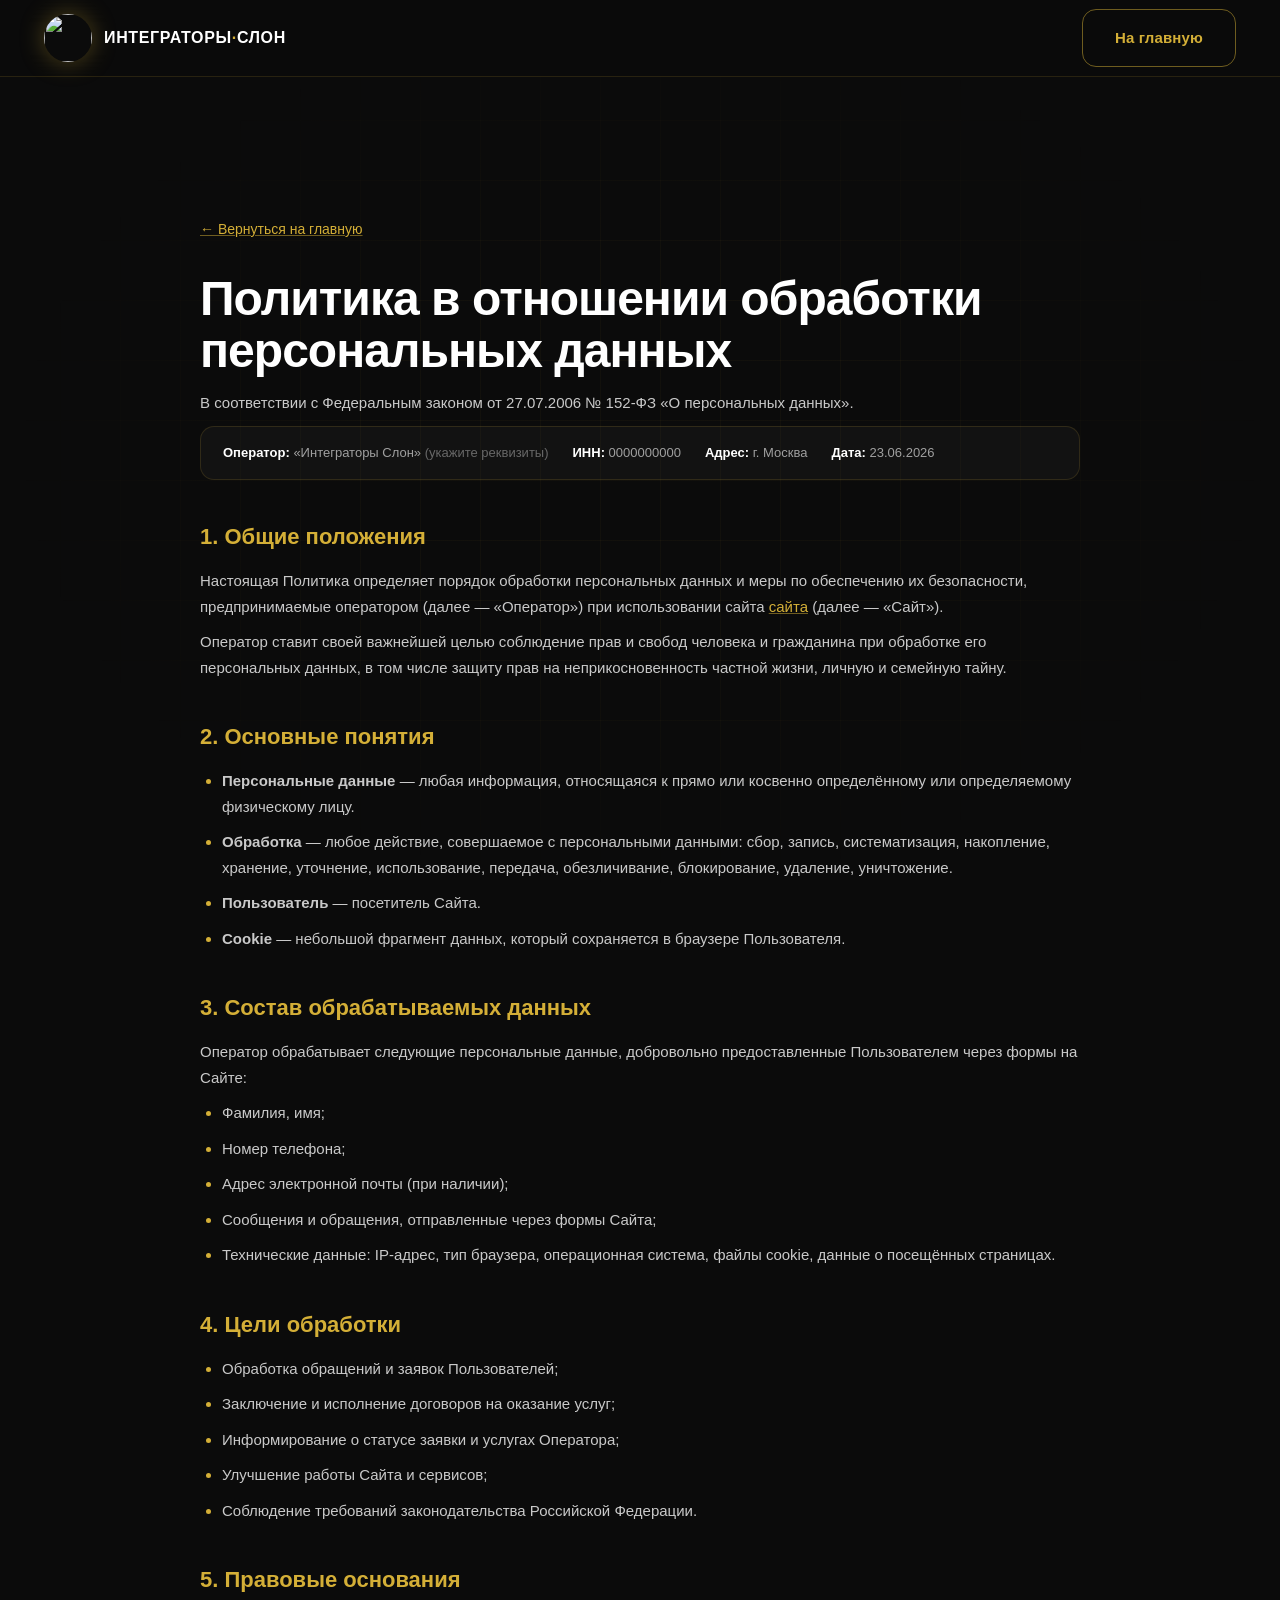
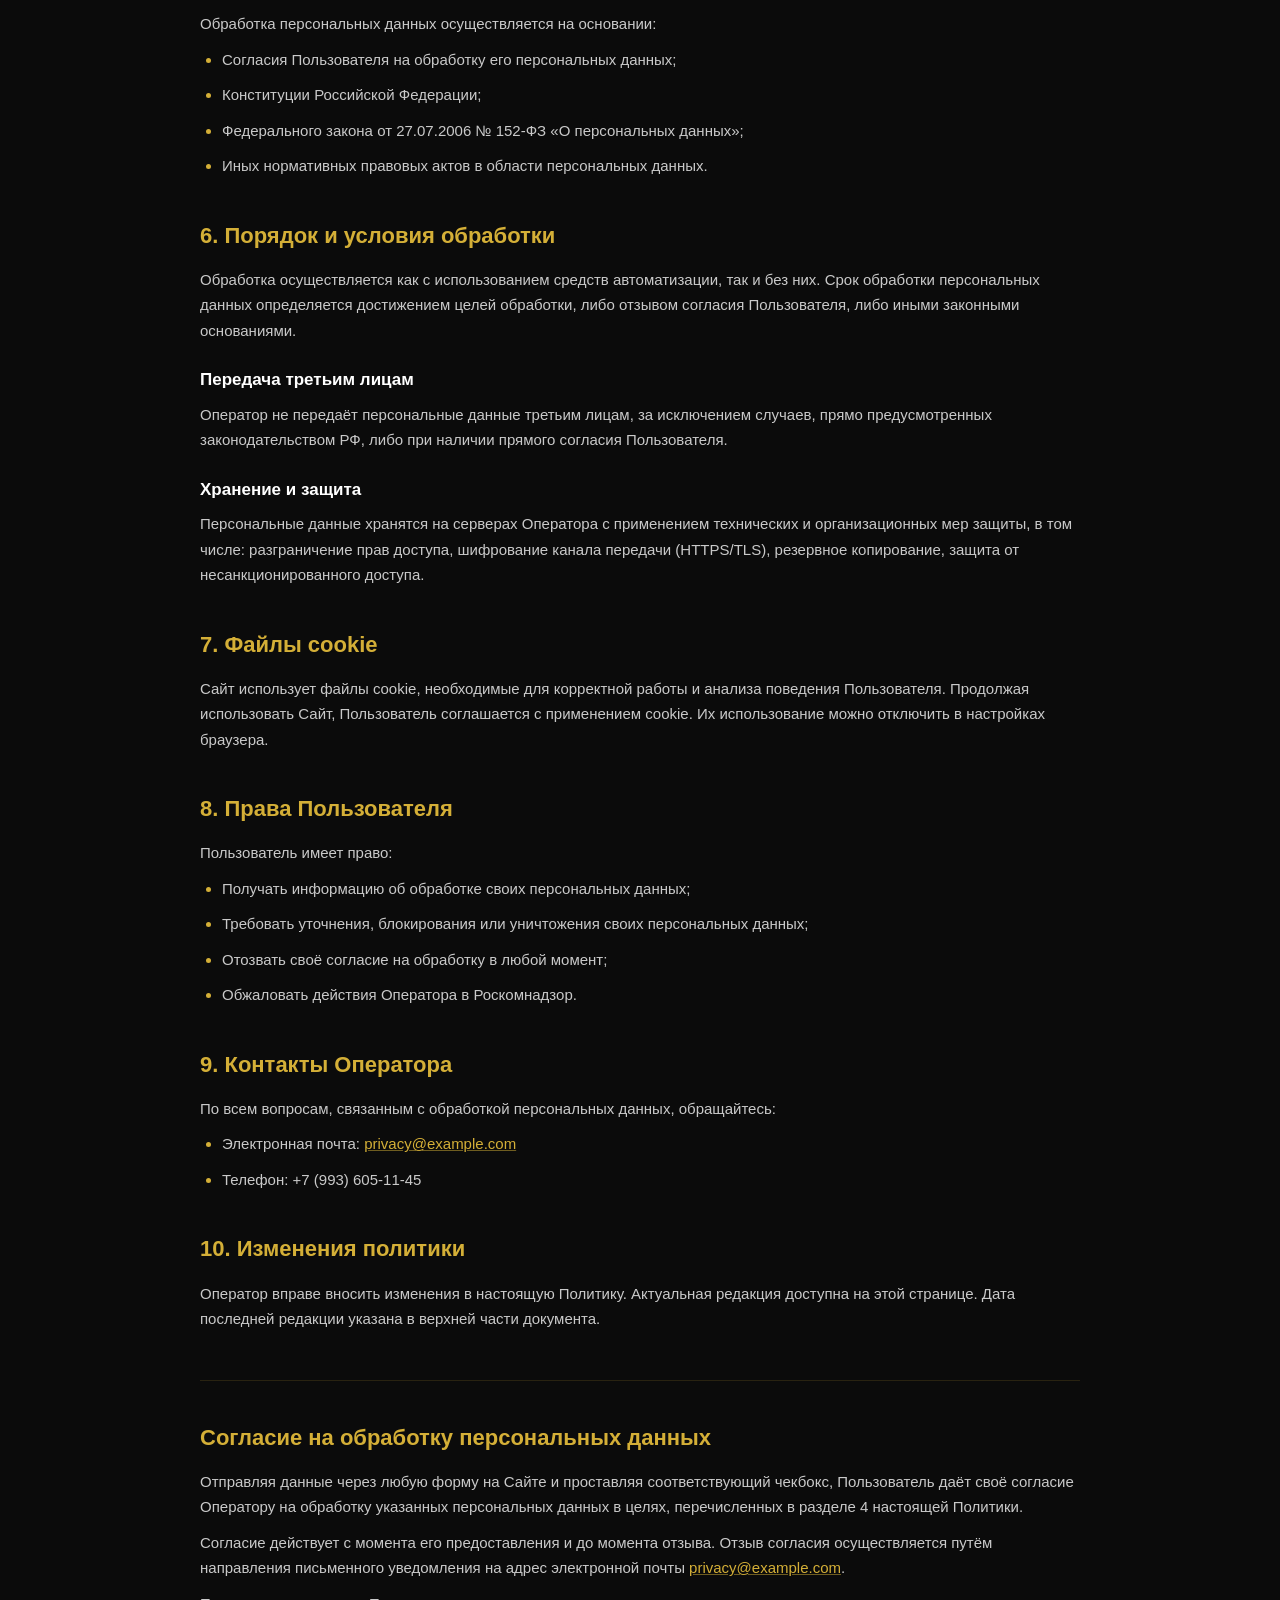
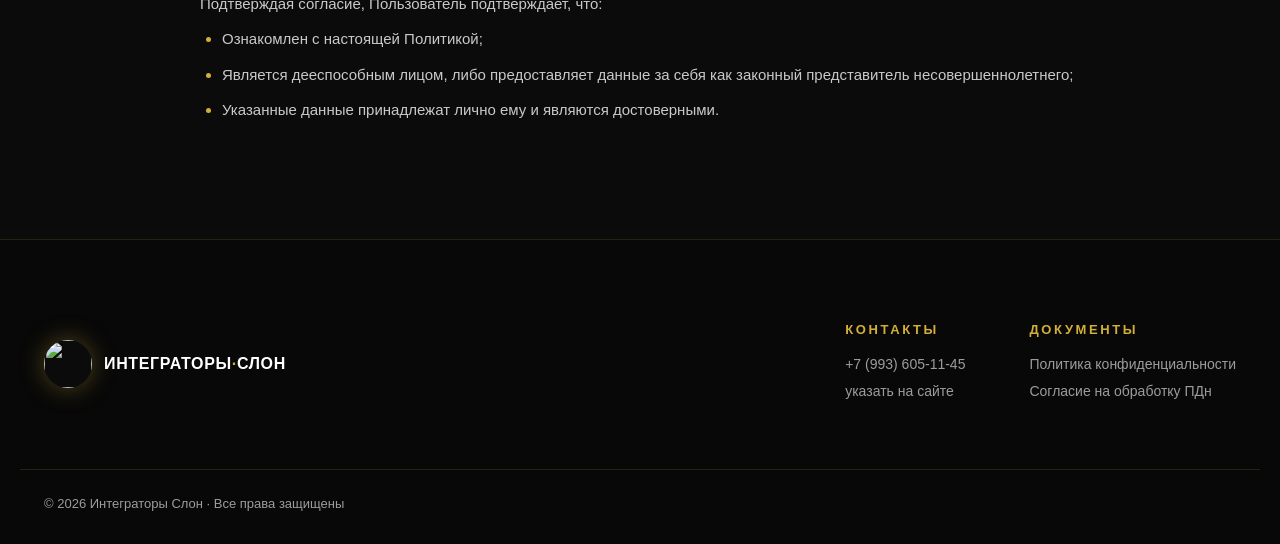
==== privacy.html @ 845da0de "Add files via upload" ====
<!DOCTYPE html>
<html lang="ru">
<head>
  <meta charset="UTF-8" />
  <meta name="viewport" content="width=device-width, initial-scale=1.0" />
  <meta name="robots" content="noindex,follow">
  <meta http-equiv="Content-Security-Policy" content="default-src 'self'; style-src 'self' 'unsafe-inline' https://fonts.googleapis.com; font-src https://fonts.gstatic.com; img-src 'self' data:;">
  <title>Политика обработки персональных данных — Интеграторы Слон</title>
  <link rel="icon" href="data:image/svg+xml,%3Csvg xmlns='http://www.w3.org/2000/svg' viewBox='0 0 24 24'%3E%3Crect width='24' height='24' rx='6' fill='%23D4AF37'/%3E%3Ctext x='12' y='17' font-family='Inter,sans-serif' font-size='14' font-weight='800' text-anchor='middle' fill='%230B0B0B'%3EБ%3C/text%3E%3C/svg%3E">
  <link rel="preconnect" href="https://fonts.googleapis.com">
  <link rel="preconnect" href="https://fonts.gstatic.com" crossorigin>
  <link href="https://fonts.googleapis.com/css2?family=Inter:wght@300;400;500;600;700;800&family=Space+Grotesk:wght@500;600;700&display=swap" rel="stylesheet">
  <link rel="stylesheet" href="styles.css">
  <style>
    body { cursor: auto; }
    .cursor, .bg-mesh, #particles, .chat-fab, .back-top, .scroll-progress { display: none !important; }
    .legal { padding: 140px 0 100px; max-width: 880px; margin: 0 auto; }
    .legal h1 { font-family: var(--display); font-size: clamp(32px, 4.5vw, 48px); font-weight: 700; letter-spacing: -.02em; margin-bottom: 12px; line-height: 1.1; }
    .legal__lead { color: var(--text-dim); margin-bottom: 48px; }
    .legal h2 { font-family: var(--display); font-size: 22px; font-weight: 700; margin: 40px 0 14px; color: var(--gold); }
    .legal h3 { font-family: var(--display); font-size: 17px; font-weight: 600; margin: 24px 0 8px; }
    .legal p, .legal li { color: rgba(255,255,255,.78); font-size: 15px; line-height: 1.7; margin-bottom: 10px; }
    .legal ul, .legal ol { padding-left: 22px; margin-bottom: 16px; }
    .legal ul li::marker { color: var(--gold); }
    .legal a { color: var(--gold); text-decoration: underline; text-decoration-color: var(--gold-soft); }
    .legal__meta {
      display: flex; gap: 24px; flex-wrap: wrap;
      padding: 16px 22px; border: .8px solid var(--gold-line);
      border-radius: var(--radius-md); background: var(--bg-card);
      font-size: 13px; color: var(--text-dim);
      margin-bottom: 32px;
    }
    .legal__meta b { color: var(--text); }
    .legal__back { display: inline-flex; align-items: center; gap: 8px; margin-bottom: 32px; color: var(--text-dim); font-size: 14px; }
    .legal__back:hover { color: var(--gold); }
    .legal__divider { border: none; border-top: 1px solid var(--gold-line); margin: 48px 0 32px; }
  </style>
</head>
<body>
  <div class="bg-grid" aria-hidden="true"></div>

  <header class="header">
    <div class="container header__inner">
      <a href="index.html" class="logo" aria-label="Интеграторы Слон — на главную">
        <img class="logo__mark" src="logo.jpg" alt="" width="48" height="48" decoding="async">
        <span class="logo__text">ИНТЕГРАТОРЫ<span class="logo__dot">·</span>СЛОН</span>
      </a>
      <a href="index.html" class="btn btn--ghost">На главную</a>
    </div>
  </header>

  <main>
  <section class="legal container">
    <a href="index.html" class="legal__back">← Вернуться на главную</a>

    <h1>Политика в отношении обработки персональных данных</h1>
    <p class="legal__lead">В соответствии с Федеральным законом от 27.07.2006 № 152‑ФЗ «О персональных данных».</p>

    <div class="legal__meta">
      <div><b>Оператор:</b> «Интеграторы Слон» <span style="opacity:.6">(укажите реквизиты)</span></div>
      <div><b>ИНН:</b> 0000000000</div>
      <div><b>Адрес:</b> г. Москва</div>
      <div><b>Дата:</b> 23.06.2026</div>
    </div>

    <h2>1. Общие положения</h2>
    <p>Настоящая Политика определяет порядок обработки персональных данных и меры по обеспечению их безопасности, предпринимаемые оператором (далее — «Оператор») при использовании сайта <a href="index.html">сайта</a> (далее — «Сайт»).</p>
    <p>Оператор ставит своей важнейшей целью соблюдение прав и свобод человека и гражданина при обработке его персональных данных, в том числе защиту прав на неприкосновенность частной жизни, личную и семейную тайну.</p>

    <h2>2. Основные понятия</h2>
    <ul>
      <li><b>Персональные данные</b> — любая информация, относящаяся к прямо или косвенно определённому или определяемому физическому лицу.</li>
      <li><b>Обработка</b> — любое действие, совершаемое с персональными данными: сбор, запись, систематизация, накопление, хранение, уточнение, использование, передача, обезличивание, блокирование, удаление, уничтожение.</li>
      <li><b>Пользователь</b> — посетитель Сайта.</li>
      <li><b>Cookie</b> — небольшой фрагмент данных, который сохраняется в браузере Пользователя.</li>
    </ul>

    <h2>3. Состав обрабатываемых данных</h2>
    <p>Оператор обрабатывает следующие персональные данные, добровольно предоставленные Пользователем через формы на Сайте:</p>
    <ul>
      <li>Фамилия, имя;</li>
      <li>Номер телефона;</li>
      <li>Адрес электронной почты (при наличии);</li>
      <li>Сообщения и обращения, отправленные через формы Сайта;</li>
      <li>Технические данные: IP‑адрес, тип браузера, операционная система, файлы cookie, данные о посещённых страницах.</li>
    </ul>

    <h2>4. Цели обработки</h2>
    <ul>
      <li>Обработка обращений и заявок Пользователей;</li>
      <li>Заключение и исполнение договоров на оказание услуг;</li>
      <li>Информирование о статусе заявки и услугах Оператора;</li>
      <li>Улучшение работы Сайта и сервисов;</li>
      <li>Соблюдение требований законодательства Российской Федерации.</li>
    </ul>

    <h2>5. Правовые основания</h2>
    <p>Обработка персональных данных осуществляется на основании:</p>
    <ul>
      <li>Согласия Пользователя на обработку его персональных данных;</li>
      <li>Конституции Российской Федерации;</li>
      <li>Федерального закона от 27.07.2006 № 152‑ФЗ «О персональных данных»;</li>
      <li>Иных нормативных правовых актов в области персональных данных.</li>
    </ul>

    <h2>6. Порядок и условия обработки</h2>
    <p>Обработка осуществляется как с использованием средств автоматизации, так и без них. Срок обработки персональных данных определяется достижением целей обработки, либо отзывом согласия Пользователя, либо иными законными основаниями.</p>

    <h3>Передача третьим лицам</h3>
    <p>Оператор не передаёт персональные данные третьим лицам, за исключением случаев, прямо предусмотренных законодательством РФ, либо при наличии прямого согласия Пользователя.</p>

    <h3>Хранение и защита</h3>
    <p>Персональные данные хранятся на серверах Оператора с применением технических и организационных мер защиты, в том числе: разграничение прав доступа, шифрование канала передачи (HTTPS/TLS), резервное копирование, защита от несанкционированного доступа.</p>

    <h2>7. Файлы cookie</h2>
    <p>Сайт использует файлы cookie, необходимые для корректной работы и анализа поведения Пользователя. Продолжая использовать Сайт, Пользователь соглашается с применением cookie. Их использование можно отключить в настройках браузера.</p>

    <h2>8. Права Пользователя</h2>
    <p>Пользователь имеет право:</p>
    <ul>
      <li>Получать информацию об обработке своих персональных данных;</li>
      <li>Требовать уточнения, блокирования или уничтожения своих персональных данных;</li>
      <li>Отозвать своё согласие на обработку в любой момент;</li>
      <li>Обжаловать действия Оператора в Роскомнадзор.</li>
    </ul>

    <h2>9. Контакты Оператора</h2>
    <p>По всем вопросам, связанным с обработкой персональных данных, обращайтесь:</p>
    <ul>
      <li>Электронная почта: <a href="mailto:privacy@example.com">privacy@example.com</a></li>
      <li>Телефон: +7 (993) 605‑11‑45</li>
    </ul>

    <h2>10. Изменения политики</h2>
    <p>Оператор вправе вносить изменения в настоящую Политику. Актуальная редакция доступна на этой странице. Дата последней редакции указана в верхней части документа.</p>

    <hr class="legal__divider" id="consent">

    <h2>Согласие на обработку персональных данных</h2>
    <p>Отправляя данные через любую форму на Сайте и проставляя соответствующий чекбокс, Пользователь даёт своё согласие Оператору на обработку указанных персональных данных в целях, перечисленных в разделе 4 настоящей Политики.</p>

    <p>Согласие действует с момента его предоставления и до момента отзыва. Отзыв согласия осуществляется путём направления письменного уведомления на адрес электронной почты <a href="mailto:privacy@example.com">privacy@example.com</a>.</p>

    <p>Подтверждая согласие, Пользователь подтверждает, что:</p>
    <ul>
      <li>Ознакомлен с настоящей Политикой;</li>
      <li>Является дееспособным лицом, либо предоставляет данные за себя как законный представитель несовершеннолетнего;</li>
      <li>Указанные данные принадлежат лично ему и являются достоверными.</li>
    </ul>
  </section>
  </main>

  <footer class="footer">
    <div class="container footer__inner">
      <div class="footer__brand">
        <img class="logo__mark" src="logo.jpg" alt="" width="48" height="48" decoding="async">
        <span>ИНТЕГРАТОРЫ<span class="logo__dot">·</span>СЛОН</span>
      </div>
      <div class="footer__cols">
        <div>
          <h4>Контакты</h4>
          <p>+7 (993) 605‑11‑45</p>
          <p>указать на сайте</p>
        </div>
        <div>
          <h4>Документы</h4>
          <a href="privacy.html">Политика конфиденциальности</a>
          <a href="privacy.html#consent">Согласие на обработку ПДн</a>
        </div>
      </div>
    </div>
    <div class="footer__bottom container">© 2026 Интеграторы Слон · Все права защищены</div>
  </footer>
</body>
</html>
---- styles.css ----
:root {
  --bg: #0B0B0B;
  --bg-soft: #090909;
  --bg-card: rgba(255, 255, 255, 0.03);
  --gold: #D4AF37;
  --gold-2: #f5cf4c;
  --gold-soft: rgba(212, 175, 55, 0.5);
  --gold-line: rgba(212, 175, 55, 0.15);
  --text: #ffffff;
  --text-dim: rgba(255, 255, 255, 0.6);
  --radius-lg: 20px;
  --radius-md: 14px;
  --ease: cubic-bezier(.25,.8,.25,1);
  --ease-out: cubic-bezier(0.16, 1, 0.3, 1);
  --display: 'Space Grotesk', 'Inter', sans-serif;
}

* { box-sizing: border-box; margin: 0; padding: 0; min-width: 0; }
html { scroll-behavior: smooth; overflow-x: clip; }
body {
  font-family: 'Inter', sans-serif;
  background: var(--bg);
  color: var(--text);
  font-size: 16px;
  line-height: 1.55;
  overflow-x: clip;
  cursor: none;
  width: 100%;
  max-width: 100vw;
}
@media (hover: none) { body { cursor: auto; } }
a { color: inherit; text-decoration: none; }
img, svg { display: block; max-width: 100%; }
.container { max-width: 1240px; margin: 0 auto; padding: 0 24px; }
:focus-visible { outline: 2px solid var(--gold); outline-offset: 3px; border-radius: 4px; }
::selection { background: var(--gold); color: #0b0b0b; }

/* ===== Skip-link ===== */
.skip-link {
  position: absolute; top: -100px; left: 16px; z-index: 9999;
  background: var(--gold); color: #0b0b0b; padding: 10px 16px;
  border-radius: 8px; font-weight: 700;
  transition: top .25s;
}
.skip-link:focus { top: 12px; }

/* ===== Preloader ===== */
.preloader {
  position: fixed; inset: 0; z-index: 9000;
  background: var(--bg);
  display: flex; flex-direction: column; align-items: center; justify-content: center;
  gap: 18px;
  transition: opacity .6s var(--ease), visibility .6s;
}
.preloader.hidden { opacity: 0; visibility: hidden; pointer-events: none; }
.preloader__logo {
  width: 84px; height: 84px; border-radius: 50%;
  background: #0b0b0b url('logo.jpg') center/cover no-repeat;
  box-shadow: 0 0 50px rgba(212,175,55,.5);
  animation: bounce 1.2s ease-in-out infinite;
}
.preloader__mark { display: none; }
.preloader__bar {
  width: 220px; height: 3px; background: rgba(255,255,255,.08); border-radius: 4px; overflow: hidden;
}
.preloader__fill {
  height: 100%; width: 0;
  background: linear-gradient(90deg, var(--gold), var(--gold-2));
  transition: width .15s linear;
}
.preloader__txt { color: var(--text-dim); font-size: 13px; letter-spacing: .2em; }
@keyframes bounce { 0%,100%{transform:translateY(0);} 50%{transform:translateY(-8px);} }

/* ===== Scroll progress ===== */
.scroll-progress {
  position: fixed; top: 0; left: 0; height: 3px;
  width: 0%; z-index: 100;
  background: linear-gradient(90deg, var(--gold), var(--gold-2));
  box-shadow: 0 0 10px var(--gold);
  transition: width .1s linear;
}

/* ===== Custom cursor ===== */
.cursor { position: fixed; top: 0; left: 0; pointer-events: none; z-index: 9999; mix-blend-mode: difference; }
.cursor__dot {
  position: absolute; width: 6px; height: 6px; border-radius: 50%; background: var(--gold);
  transform: translate(-50%, -50%);
  transition: transform .15s var(--ease);
}
.cursor__ring {
  position: absolute; width: 36px; height: 36px; border-radius: 50%;
  border: 1.5px solid var(--gold);
  transform: translate(-50%, -50%);
  transition: width .3s var(--ease), height .3s var(--ease), border-color .3s, background .3s;
}
.cursor.is-hover .cursor__ring { width: 60px; height: 60px; background: rgba(212,175,55,.12); }
.cursor.is-down .cursor__dot { transform: translate(-50%, -50%) scale(2); }
@media (hover: none) { .cursor { display: none; } }

/* ===== Background ===== */
.bg-grid {
  position: fixed; inset: 0; z-index: 0; pointer-events: none;
  background-image:
    linear-gradient(rgba(212,175,55,.04) 1px, transparent 1px),
    linear-gradient(90deg, rgba(212,175,55,.04) 1px, transparent 1px);
  background-size: 60px 60px;
  -webkit-mask-image: radial-gradient(ellipse at center, black 30%, transparent 70%);
  mask-image: radial-gradient(ellipse at center, black 30%, transparent 70%);
}
.bg-mesh { position: fixed; inset: 0; z-index: 0; pointer-events: none; overflow: hidden; filter: blur(60px); }
.bg-mesh span {
  position: absolute; width: 460px; height: 460px; border-radius: 50%;
  opacity: .22; will-change: transform;
}
.bg-mesh span:nth-child(1) { background: radial-gradient(circle, var(--gold), transparent); top: -10%; left: -10%; animation: drift 26s ease-in-out infinite; }
.bg-mesh span:nth-child(2) { background: radial-gradient(circle, #7a5d12, transparent); bottom: -10%; right: -10%; animation: drift 32s ease-in-out infinite reverse; }
.bg-mesh span:nth-child(3) { display: none; }
@keyframes drift {
  0%,100% { transform: translate(0,0); }
  50% { transform: translate(60px, 40px); }
}
#particles {
  position: fixed; inset: 0; width: 100%; height: 100%;
  z-index: 0; pointer-events: none;
}
header, section, footer { position: relative; z-index: 1; }
main { overflow-x: clip; display: block; }
section { overflow-x: clip; }

/* ===== Header ===== */
.header {
  position: sticky; top: 0; z-index: 50;
  background: rgba(11, 11, 11, 0.7);
  backdrop-filter: blur(14px);
  -webkit-backdrop-filter: blur(14px);
  border-bottom: 1px solid var(--gold-line);
  transition: padding .3s;
}
.header.is-scrolled { background: rgba(11,11,11,.92); }
.header__inner {
  display: flex; align-items: center; justify-content: space-between;
  height: 76px;
}
.logo { display: flex; align-items: center; gap: 12px; font-weight: 800; letter-spacing: .04em; font-family: var(--display); min-width: 0; }
.logo__mark {
  width: 48px; height: 48px; border-radius: 50%;
  object-fit: cover; object-position: center;
  background: #0b0b0b;
  box-shadow: 0 0 24px rgba(212,175,55,.35);
  flex-shrink: 0;
  image-rendering: -webkit-optimize-contrast;
  display: block;
}
.logo__text { font-size: 16px; white-space: nowrap; overflow: hidden; text-overflow: ellipsis; }
.logo__dot { color: var(--gold); }

.nav { display: flex; gap: 32px; }
.nav a {
  font-size: 14px; color: var(--text-dim); position: relative;
  transition: color .3s var(--ease);
  padding: 4px 0;
}
.nav a::after {
  content:''; position:absolute; left:0; right:0; bottom:-6px;
  height:1px; background: var(--gold); transform: scaleX(0); transform-origin: left;
  transition: transform .35s var(--ease);
}
.nav a:hover, .nav a.is-active { color: var(--text); }
.nav a:hover::after, .nav a.is-active::after { transform: scaleX(1); }

.burger { display:none; width:36px; height:36px; background:none; border:none; cursor:pointer; }
.burger span { display:block; height:2px; background: var(--gold); margin:5px 4px; transition: .3s; }
.burger.is-open span:nth-child(1) { transform: translateY(7px) rotate(45deg); }
.burger.is-open span:nth-child(2) { opacity: 0; }
.burger.is-open span:nth-child(3) { transform: translateY(-7px) rotate(-45deg); }

/* ===== Buttons ===== */
.btn {
  display: inline-flex; align-items: center; justify-content: center;
  padding: 16px 32px; border-radius: var(--radius-md);
  font-weight: 600; font-size: 15px; letter-spacing: .01em;
  cursor: pointer; border: none; position: relative; overflow: hidden;
  transition: transform .3s var(--ease), box-shadow .3s var(--ease);
  font-family: inherit;
}
.btn--primary {
  background: linear-gradient(135deg, var(--gold), #c19b25);
  color: #0b0b0b;
  box-shadow: 0 8px 30px -8px rgba(212,175,55,.5);
}
.btn--primary:hover {
  box-shadow: 0 14px 40px -8px rgba(212,175,55,.7);
}
.btn--ghost {
  background: transparent; color: var(--gold);
  border: .8px solid var(--gold-soft);
}
.btn--ghost:hover {
  background: rgba(212,175,55,.08);
}
.btn:disabled { opacity: .5; cursor: not-allowed; }
.btn::after {
  content:''; position:absolute; left:var(--rx,50%); top:var(--ry,50%);
  width:0; height:0; border-radius:50%;
  background: rgba(255,255,255,.35);
  transform: translate(-50%,-50%);
  transition: width .6s ease, height .6s ease, opacity .8s ease;
  opacity: 0;
}
.btn:active::after { width: 400px; height: 400px; opacity: 1; transition: 0s; }

/* ===== Section common ===== */
section { padding: 120px 0; }
.section-head { text-align: center; margin-bottom: 64px; }
.section-head h2 {
  font-family: var(--display);
  font-size: clamp(34px, 5vw, 58px);
  font-weight: 700; line-height: 1.05; letter-spacing: -.02em;
}
.eyebrow {
  display: inline-block; font-size: 12px; letter-spacing: .25em; text-transform: uppercase;
  color: var(--gold); margin-bottom: 18px;
  padding: 6px 14px; border: .8px solid var(--gold-line); border-radius: 999px;
  background: rgba(212,175,55,.04);
}
.grad {
  background: linear-gradient(120deg, var(--gold), #fff3b0, var(--gold));
  background-size: 200% auto;
  -webkit-background-clip: text;
  background-clip: text;
  color: transparent;
  animation: shine 5s linear infinite;
}
@keyframes shine { to { background-position: 200% center; } }

/* ===== Hero ===== */
.hero {
  padding: 140px 0 120px;
  text-align: center;
  min-height: 92vh;
  display: flex; align-items: center;
  overflow: hidden;
  perspective: 1500px;
}
.hero__inner { width: 100%; position: relative; z-index: 2; }
.hero__glow {
  position: absolute; left: 50%; top: 40%;
  width: 900px; height: 900px; transform: translate(-50%, -50%);
  background: radial-gradient(closest-side, rgba(212,175,55,.25), transparent 70%);
  filter: blur(40px);
  z-index: 0;
  animation: pulse 6s ease-in-out infinite;
}
@keyframes pulse { 0%,100%{ transform:translate(-50%,-50%) scale(1);} 50%{ transform:translate(-50%,-50%) scale(1.15);} }

/* 3D Cube */
.cube-stage {
  position: absolute; right: 10%; top: 22%;
  width: 200px; height: 200px;
  perspective: 1200px;
  z-index: 1;
}
.cube {
  position: relative; width: 200px; height: 200px;
  transform-style: preserve-3d;
  animation: cubeRotate 18s linear infinite;
}
@keyframes cubeRotate {
  0% { transform: rotateX(-15deg) rotateY(0); }
  100% { transform: rotateX(-15deg) rotateY(360deg); }
}
.cube__face {
  position: absolute; width: 200px; height: 200px;
  display: grid; place-items: center;
  background: linear-gradient(135deg, rgba(212,175,55,.18), rgba(11,11,11,.85));
  border: 1px solid var(--gold-soft);
  font-family: var(--display); font-weight: 700; font-size: 60px;
  color: var(--gold);
  text-shadow: 0 0 30px rgba(212,175,55,.5);
  backdrop-filter: blur(6px);
  border-radius: 16px;
}
.cube__face--front  { transform: translateZ(100px); }
.cube__face--back   { transform: rotateY(180deg) translateZ(100px); }
.cube__face--right  { transform: rotateY(90deg)   translateZ(100px); font-size: 38px; }
.cube__face--left   { transform: rotateY(-90deg)  translateZ(100px); font-size: 50px; }
.cube__face--top    { transform: rotateX(90deg)   translateZ(100px); font-size: 42px; }
.cube__face--bottom { transform: rotateX(-90deg)  translateZ(100px); font-size: 38px; }

.hero__tag {
  display: inline-flex; align-items: center; gap: 10px;
  padding: 8px 18px; border-radius: 999px;
  border: .8px solid var(--gold-line);
  font-size: 13px; color: var(--gold);
  margin-bottom: 32px; background: rgba(212,175,55,.05);
}
.hero__tag-dot {
  width: 8px; height: 8px; border-radius: 50%; background: var(--gold);
  box-shadow: 0 0 10px var(--gold);
  animation: blink 1.5s ease-in-out infinite;
}
@keyframes blink { 0%,100%{opacity:1;} 50%{opacity:.3;} }

.hero__title {
  font-family: var(--display);
  font-size: clamp(40px, 7vw, 80px); font-weight: 700;
  line-height: 1.02; letter-spacing: -.03em; margin-bottom: 28px;
}
.hero__title .word { display: inline-block; white-space: nowrap; }
.hero__title .char {
  display: inline-block;
  opacity: 0; transform: translateY(20px);
  transition: opacity .6s var(--ease), transform .6s var(--ease);
}
.hero__title.is-split .char { opacity: 1; transform: translateY(0); }
.hero__sub { font-size: 18px; color: var(--text-dim); margin-bottom: 44px; }
.hero__actions { display: flex; gap: 18px; justify-content: center; flex-wrap: wrap; margin-bottom: 56px; }

.hero__mini {
  display: flex; gap: 36px; justify-content: center; flex-wrap: wrap;
  color: var(--text-dim); font-size: 14px;
}
.hero__mini strong { color: var(--gold); font-family: var(--display); font-size: 22px; display: block; }

.scroll-hint {
  position: absolute; left: 50%; bottom: 30px; transform: translateX(-50%);
  width: 24px; height: 40px; border-radius: 14px; border: 1px solid var(--gold-soft);
  z-index: 2;
}
.scroll-hint span {
  position: absolute; left: 50%; top: 8px;
  width: 4px; height: 8px; border-radius: 2px; background: var(--gold);
  transform: translateX(-50%);
  animation: scroll-bounce 1.8s ease-in-out infinite;
}
@keyframes scroll-bounce { 0%,100% { top: 8px; opacity:1;} 50% { top: 22px; opacity:.3;} }

/* ===== Magnetic ===== */
.magnetic { transition: transform .3s var(--ease); }

/* ===== Stats ===== */
.stats { padding: 80px 0 60px; }
.stats__grid {
  display: grid; grid-template-columns: repeat(4, 1fr); gap: 20px;
}
.stat-card {
  background: var(--bg-card); border: .8px solid var(--gold-line);
  border-radius: var(--radius-lg); padding: 32px 24px;
  text-align: center; position: relative; overflow: hidden;
  transition: transform .4s var(--ease), border-color .4s var(--ease);
}
.stat-card::before {
  content:''; position:absolute; inset:0;
  background: radial-gradient(circle at 50% 0%, rgba(212,175,55,.2), transparent 60%);
  opacity: 0; transition: opacity .4s;
}
.stat-card:hover { transform: translateY(-6px); border-color: var(--gold-soft); }
.stat-card:hover::before { opacity: 1; }
.stat-card__num {
  font-family: var(--display);
  font-size: 56px; font-weight: 700; color: var(--gold); line-height: 1;
  display: inline-block;
}
.stat-card__plus { display: inline-block; color: var(--gold); font-size: 28px; font-weight: 700; margin-left: 4px; font-family: var(--display); }
.stat-card__label { margin-top: 12px; color: var(--text-dim); font-size: 14px; letter-spacing: .04em; }

/* ===== Services ===== */
.services { background: var(--bg-soft); }
.services__grid {
  display: grid; grid-template-columns: repeat(4, 1fr); gap: 22px;
}
.srv {
  background: var(--bg-card); border: .8px solid var(--gold-line);
  border-radius: var(--radius-lg); padding: 32px 26px;
  position: relative; overflow: hidden;
  transition: transform .5s var(--ease), border-color .4s var(--ease), background .4s var(--ease);
  transform-style: preserve-3d;
  cursor: none;
}
.srv::before {
  content:''; position:absolute;
  width: 250px; height: 250px; border-radius: 50%;
  left: var(--mx, -100px); top: var(--my, -100px);
  background: radial-gradient(circle, rgba(212,175,55,.25), transparent 60%);
  opacity: 0; transition: opacity .4s;
  pointer-events: none;
}
.srv:hover { border-color: var(--gold-soft); background: rgba(212,175,55,.04); }
.srv:hover::before { opacity: 1; }
.srv__icon {
  width: 52px; height: 52px; border-radius: 14px;
  background: rgba(212,175,55,.08); border: .8px solid var(--gold-line);
  display: grid; place-items: center; color: var(--gold);
  margin-bottom: 22px;
  transition: transform .4s var(--ease);
}
.srv:hover .srv__icon { transform: rotate(-8deg) scale(1.08); }
.srv__icon svg { width: 24px; height: 24px; }
.srv h3 { font-family: var(--display); font-size: 18px; font-weight: 700; margin-bottom: 8px; }
.srv p { color: var(--text-dim); font-size: 14px; }
.srv__arrow {
  position: absolute; right: 24px; bottom: 22px;
  color: var(--gold); font-size: 20px;
  opacity: 0; transform: translateX(-8px);
  transition: opacity .3s, transform .3s;
}
.srv:hover .srv__arrow { opacity: 1; transform: translateX(0); }

/* ===== Process ===== */
.process { padding: 140px 0; }
.process__wrap { position: relative; }
.process__svg { position: absolute; left: 0; right: 0; top: 50%; height: 100px; transform: translateY(-50%); width: 100%; z-index: 0; }
.process__grid {
  display: grid; grid-template-columns: repeat(4, 1fr); gap: 22px;
  position: relative; z-index: 2;
}
.step {
  background: var(--bg);
  border: .8px solid var(--gold-line);
  border-radius: var(--radius-lg); padding: 32px;
  position: relative;
  transition: transform .4s var(--ease);
}
.step:hover { transform: translateY(-6px); }
.step__num {
  font-family: var(--display);
  font-size: 14px; font-weight: 700; letter-spacing: .12em;
  color: var(--gold); margin-bottom: 18px;
}
.step h3 { font-family: var(--display); font-size: 20px; font-weight: 700; margin-bottom: 8px; }
.step p { color: var(--text-dim); font-size: 14px; }
.step::before {
  content:''; position: absolute; top:-1px; left:-1px;
  width:60px; height:60px; border-radius: 20px 0 60px 0;
  background: linear-gradient(135deg, rgba(212,175,55,.25), transparent);
  z-index: -1;
}

/* ===== Pricing ===== */
.pricing { background: var(--bg-soft); }
.pricing__toggle {
  display: inline-flex; position: relative; margin: 0 auto 56px; left: 50%; transform: translateX(-50%);
  background: var(--bg-card); border: .8px solid var(--gold-line);
  border-radius: 999px; padding: 6px;
}
.pricing__opt {
  position: relative; z-index: 2;
  background: transparent; border: none; cursor: pointer;
  color: var(--text-dim); padding: 10px 24px; border-radius: 999px;
  font-family: inherit; font-size: 14px; font-weight: 600;
  transition: color .3s;
}
.pricing__opt.is-active { color: #0b0b0b; }
.pricing__slider {
  position: absolute; top: 6px; left: 6px;
  height: calc(100% - 12px); width: calc(50% - 6px);
  background: linear-gradient(135deg, var(--gold), #c19b25);
  border-radius: 999px;
  transition: transform .35s var(--ease);
  z-index: 1;
}
.pricing__toggle.year .pricing__slider { transform: translateX(100%); }
.pricing__grid {
  display: grid; grid-template-columns: repeat(3, 1fr); gap: 22px;
  align-items: stretch;
}
.plan {
  background: var(--bg-card); border: .8px solid var(--gold-line);
  border-radius: var(--radius-lg); padding: 36px 30px;
  position: relative; overflow: hidden;
  display: flex; flex-direction: column;
  transition: transform .4s var(--ease), border-color .4s;
}
.plan:hover { transform: translateY(-6px); border-color: var(--gold-soft); }
.plan--featured {
  border-color: var(--gold-soft);
  background: linear-gradient(180deg, rgba(212,175,55,.07), var(--bg-card));
  box-shadow: 0 30px 80px -40px rgba(212,175,55,.4);
}
.plan__badge {
  position: absolute; top: 18px; right: 18px;
  background: var(--gold); color: #0b0b0b;
  font-size: 11px; font-weight: 700; letter-spacing: .1em; text-transform: uppercase;
  padding: 4px 10px; border-radius: 6px;
}
.plan__head h3 { font-family: var(--display); font-size: 24px; font-weight: 700; }
.plan__note { color: var(--text-dim); font-size: 13px; margin-top: 4px; display: block; }
.plan__price { display: flex; align-items: baseline; gap: 8px; margin: 28px 0 24px; }
.plan__num { font-family: var(--display); font-size: 44px; font-weight: 700; color: var(--gold); transition: opacity .3s; }
.plan__cur { color: var(--text-dim); font-size: 14px; }
.plan__list { list-style: none; margin: 0 0 32px; padding: 0; flex: 1; }
.plan__list li {
  padding: 10px 0 10px 26px; color: var(--text-dim); font-size: 14px;
  border-bottom: 1px solid rgba(255,255,255,.04);
  position: relative;
}
.plan__list li::before {
  content:'✓'; position: absolute; left: 0; color: var(--gold); font-weight: 700;
}

/* ===== Calculator ===== */
.calc { padding: 120px 0; }
.calc__box {
  background: var(--bg-card); border: .8px solid var(--gold-line);
  border-radius: var(--radius-lg);
  display: grid; grid-template-columns: 1.4fr 1fr; gap: 0;
  overflow: hidden;
}
.calc__list { padding: 32px; display: grid; grid-template-columns: 1fr 1fr; gap: 14px; }
.calc__opt {
  display: flex; align-items: center; gap: 14px;
  background: rgba(255,255,255,.02); border: .8px solid var(--gold-line);
  border-radius: var(--radius-md); padding: 16px;
  cursor: pointer; transition: border-color .25s, background .25s;
  user-select: none;
}
.calc__opt:hover { border-color: var(--gold-soft); }
.calc__opt input {
  appearance: none; -webkit-appearance: none;
  width: 22px; height: 22px; border-radius: 6px;
  border: 1.5px solid var(--gold-soft); background: transparent;
  cursor: pointer; position: relative; flex-shrink: 0;
  transition: background .2s, border-color .2s;
}
.calc__opt input:checked { background: var(--gold); border-color: var(--gold); }
.calc__opt input:checked::after {
  content:''; position: absolute; left: 6px; top: 2px;
  width: 6px; height: 12px;
  border: solid #0b0b0b; border-width: 0 2.5px 2.5px 0;
  transform: rotate(45deg);
}
.calc__opt span:nth-of-type(1) { flex: 1; font-size: 14px; }
.calc__cost { color: var(--gold); font-weight: 600; font-size: 13px; }
.calc__opt:has(input:checked) { background: rgba(212,175,55,.06); border-color: var(--gold-soft); }

.calc__result {
  background: linear-gradient(180deg, rgba(212,175,55,.1), rgba(212,175,55,.02));
  padding: 36px; display: flex; flex-direction: column; justify-content: center;
  border-left: .8px solid var(--gold-line);
  text-align: center;
}
.calc__resLabel { color: var(--text-dim); font-size: 13px; letter-spacing: .15em; text-transform: uppercase; }
.calc__resNum { font-family: var(--display); font-size: 48px; font-weight: 700; color: var(--gold); margin: 12px 0; line-height: 1; transition: opacity .25s; }
.calc__resNum span:last-child { font-size: 24px; margin-left: 6px; }
.calc__resSub { color: var(--text-dim); font-size: 14px; margin-bottom: 24px; }

/* ===== Cases ===== */
.cases { padding: 120px 0; }
.cases__filter {
  display: flex; gap: 10px; justify-content: center;
  margin-bottom: 40px; flex-wrap: wrap;
}
.case-filter {
  background: transparent; border: .8px solid var(--gold-line);
  border-radius: 999px; padding: 10px 20px;
  color: var(--text-dim); cursor: pointer; font-family: inherit; font-size: 13px;
  transition: all .25s var(--ease);
}
.case-filter:hover { color: var(--text); border-color: var(--gold-soft); }
.case-filter.is-active { background: var(--gold); color: #0b0b0b; border-color: var(--gold); }

.cases__grid { display: grid; grid-template-columns: repeat(3, 1fr); gap: 22px; }
.case-card {
  background: var(--bg-card); border: .8px solid var(--gold-line);
  border-radius: var(--radius-lg); padding: 28px;
  position: relative; overflow: hidden;
  transition: transform .4s var(--ease), border-color .4s, opacity .35s, scale .35s;
}
.case-card.is-hidden { display: none; }
.case-card:hover { transform: translateY(-6px); border-color: var(--gold-soft); }
.case-card__tag {
  display: inline-block; padding: 4px 12px; background: rgba(212,175,55,.1);
  color: var(--gold); border-radius: 6px; font-size: 12px; letter-spacing: .05em;
  margin-bottom: 16px;
}
.case-card h3 { font-family: var(--display); font-size: 18px; font-weight: 700; margin-bottom: 8px; }
.case-card p { color: var(--text-dim); font-size: 14px; margin-bottom: 22px; }
.case-card__metric {
  display: flex; align-items: baseline; gap: 8px;
  padding-top: 18px; border-top: 1px solid var(--gold-line);
}
.case-card__metric b {
  font-family: var(--display); font-size: 30px; color: var(--gold); font-weight: 700;
}
.case-card__metric span { color: var(--text-dim); font-size: 13px; }

/* ===== Advantages ===== */
.adv__grid { display: grid; grid-template-columns: repeat(4, 1fr); gap: 22px; }
.adv {
  display: flex; gap: 16px; align-items: flex-start;
  padding: 28px; background: var(--bg-card);
  border: .8px solid var(--gold-line); border-radius: var(--radius-lg);
  transition: transform .4s var(--ease), border-color .4s var(--ease);
}
.adv:hover { transform: translateY(-4px); border-color: var(--gold-soft); }
.adv__check {
  flex-shrink: 0; width: 32px; height: 32px; border-radius: 50%;
  background: rgba(212,175,55,.12); border: .8px solid var(--gold-soft);
  color: var(--gold); display: grid; place-items: center; font-weight: 700;
}
.adv h3 { font-family: var(--display); font-size: 16px; font-weight: 700; margin-bottom: 4px; }
.adv p { color: var(--text-dim); font-size: 13px; }

/* ===== Reviews slider ===== */
.reviews { background: var(--bg-soft); padding: 120px 0; }
.reviews__slider {
  position: relative; overflow: hidden;
  border-radius: var(--radius-lg);
  background: var(--bg-card);
  border: .8px solid var(--gold-line);
  contain: paint;
  isolation: isolate;
  touch-action: pan-y;
}
.reviews__track {
  display: flex; transition: transform .5s var(--ease);
  will-change: transform;
  width: 100%;
}
.review {
  flex: 0 0 100%; min-width: 100%; max-width: 100%;
  padding: 48px;
  background: transparent;
  border: 0;
  text-align: center;
}
.review__stars { color: var(--gold); font-size: 20px; letter-spacing: .15em; margin-bottom: 22px; }
.review blockquote { font-family: var(--display); font-size: 22px; font-weight: 500; line-height: 1.5; max-width: 720px; margin: 0 auto 24px; }
.review figcaption { color: var(--text-dim); font-size: 14px; }
.review figcaption strong { color: var(--text); display: block; margin-bottom: 4px; }
.reviews__nav { display: flex; align-items: center; justify-content: center; gap: 24px; margin-top: 32px; }
.rev-btn {
  width: 44px; height: 44px; border-radius: 50%;
  background: transparent; border: 1px solid var(--gold-soft);
  color: var(--gold); cursor: pointer; font-size: 18px;
  transition: background .25s, transform .25s;
}
.rev-btn:hover { background: rgba(212,175,55,.08); transform: scale(1.08); }
.rev-dots { display: flex; gap: 8px; }
.rev-dot {
  width: 8px; height: 8px; border-radius: 50%;
  background: var(--gold-line); cursor: pointer;
  transition: width .3s, background .3s;
}
.rev-dot.is-active { width: 24px; border-radius: 4px; background: var(--gold); }

/* ===== Marquee ===== */
.marquee {
  padding: 40px 0; background: var(--bg);
  border-top: .8px solid var(--gold-line);
  border-bottom: .8px solid var(--gold-line);
  overflow: hidden;
}
.marquee__track {
  display: flex; gap: 48px; white-space: nowrap;
  animation: marquee 30s linear infinite;
  font-family: var(--display);
  font-size: 24px; font-weight: 700; color: var(--gold);
  letter-spacing: .04em;
}
.marquee__track span:nth-child(even) { color: var(--text-dim); }
@keyframes marquee { to { transform: translateX(-50%); } }

/* ===== CTA ===== */
.cta { padding: 140px 0; text-align: center; position: relative; overflow: hidden; }
.cta__glow {
  position: absolute; left: 50%; top: 50%;
  width: 700px; height: 700px; transform: translate(-50%, -50%);
  background: radial-gradient(closest-side, rgba(212,175,55,.18), transparent 70%);
  filter: blur(30px); z-index: 0;
}
.cta__inner { position: relative; z-index: 1; max-width: 640px; }
.cta__inner h2 { font-family: var(--display); font-size: clamp(34px, 5vw, 58px); font-weight: 700; margin: 8px 0 14px; }
.cta__sub { color: var(--text-dim); margin-bottom: 36px; font-size: 17px; }
.cta__form {
  background: var(--bg-card); border: .8px solid var(--gold-line);
  padding: 14px; border-radius: var(--radius-lg);
  text-align: left;
}
.cta__fields {
  display: grid; grid-template-columns: 1fr 1fr auto; gap: 12px;
  align-items: start;
}
.field { position: relative; }
.cta__form input[type="text"], .cta__form input[type="tel"] {
  background: transparent; border: none; outline: none;
  color: var(--text); font-family: inherit; font-size: 15px;
  padding: 16px 18px; width: 100%;
  border-radius: var(--radius-md);
  transition: background .25s;
}
.cta__form input::placeholder { color: var(--text-dim); }
.cta__form input:focus { background: rgba(212,175,55,.06); }
.field.error input { background: rgba(255, 80, 80, .08); }
.field__err {
  display: block; font-size: 12px; color: #ff7a7a;
  padding: 4px 18px 0; min-height: 18px;
}
.honeypot {
  position: absolute !important; left: -9999px !important; opacity: 0 !important;
  pointer-events: none; height: 0; width: 0;
}
.agree {
  display: flex; align-items: flex-start; gap: 10px;
  padding: 12px 6px 4px;
  font-size: 13px; color: var(--text-dim);
  cursor: pointer; user-select: none;
}
.agree input[type="checkbox"] {
  position: absolute; opacity: 0; pointer-events: none;
}
.agree__box {
  flex-shrink: 0; width: 18px; height: 18px; border-radius: 5px;
  border: 1.5px solid var(--gold-soft); background: transparent;
  position: relative; transition: background .2s, border-color .2s;
  margin-top: 1px;
}
.agree input:checked + .agree__box { background: var(--gold); border-color: var(--gold); }
.agree input:checked + .agree__box::after {
  content:''; position: absolute; left: 5px; top: 1px;
  width: 5px; height: 10px;
  border: solid #0b0b0b; border-width: 0 2px 2px 0;
  transform: rotate(45deg);
}
.agree input:focus-visible + .agree__box {
  outline: 2px solid var(--gold); outline-offset: 2px;
}
.agree__text { line-height: 1.45; }
.agree__text a { color: var(--gold); text-decoration: underline; text-decoration-color: var(--gold-soft); }
.agree.error .agree__box { border-color: #ff7a7a; }
#errAgree { display: block; padding: 0 6px; font-size: 12px; color: #ff7a7a; min-height: 16px; }

/* ===== FAQ ===== */
.faq { background: var(--bg-soft); }
.faq__wrap { max-width: 880px; }
.faq__list { display: flex; flex-direction: column; gap: 12px; }
.faq__item {
  background: var(--bg-card); border: .8px solid var(--gold-line);
  border-radius: var(--radius-lg); padding: 22px 26px;
  transition: border-color .3s var(--ease), background .3s var(--ease);
}
.faq__item[open] { border-color: var(--gold-soft); background: rgba(212,175,55,.04); }
.faq__item summary {
  cursor: pointer; font-size: 17px; font-weight: 600;
  display: flex; align-items: center; justify-content: space-between;
  list-style: none;
  font-family: var(--display);
}
.faq__item summary::-webkit-details-marker { display: none; }
.faq__item p { margin-top: 14px; color: var(--text-dim); font-size: 15px; }
.faq__plus { width: 22px; height: 22px; position: relative; flex-shrink: 0; }
.faq__plus::before, .faq__plus::after {
  content:''; position:absolute; left:50%; top:50%;
  background: var(--gold); transition: transform .3s var(--ease);
}
.faq__plus::before { width: 12px; height: 2px; transform: translate(-50%, -50%); }
.faq__plus::after { width: 2px; height: 12px; transform: translate(-50%, -50%); }
.faq__item[open] .faq__plus::after { transform: translate(-50%, -50%) rotate(90deg); opacity: 0; }

/* ===== Footer ===== */
.footer {
  background: #080808; padding: 80px 0 30px;
  border-top: .8px solid var(--gold-line);
}
.footer__inner { display: flex; justify-content: space-between; gap: 60px; flex-wrap: wrap; }
.footer__brand { display: flex; align-items: center; gap: 12px; font-weight: 800; letter-spacing: .04em; font-family: var(--display); }
.footer__cols { display: flex; gap: 64px; }
.footer__cols h4 { color: var(--gold); font-size: 13px; letter-spacing: .2em; text-transform: uppercase; margin-bottom: 14px; }
.footer__cols p, .footer__cols a { color: var(--text-dim); display: block; margin-bottom: 6px; font-size: 14px; transition: color .25s; }
.footer__cols a:hover { color: var(--gold); }
.footer__bottom {
  margin-top: 60px; padding-top: 24px;
  border-top: .8px solid var(--gold-line);
  color: var(--text-dim); font-size: 13px;
}

/* ===== Back to top ===== */
.back-top {
  position: fixed; right: 24px; bottom: 100px; z-index: 60;
  width: 48px; height: 48px; border-radius: 50%;
  background: var(--gold); color: #0b0b0b;
  border: none; cursor: pointer; font-size: 20px; font-weight: 700;
  opacity: 0; transform: translateY(20px) scale(.8); pointer-events: none;
  transition: opacity .35s, transform .35s;
  box-shadow: 0 8px 24px -6px rgba(212,175,55,.5);
}
.back-top.show { opacity: 1; transform: translateY(0) scale(1); pointer-events: auto; }
.back-top:hover { transform: translateY(-4px) scale(1.06); }

/* ===== Chat FAB ===== */
.chat-fab {
  position: fixed; right: 24px; bottom: 28px; z-index: 60;
  width: 56px; height: 56px; border-radius: 50%;
  background: linear-gradient(135deg, var(--gold), #c19b25);
  color: #0b0b0b; border: none; cursor: pointer;
  display: grid; place-items: center;
  box-shadow: 0 14px 36px -10px rgba(212,175,55,.6);
  transition: transform .3s;
}
.chat-fab svg { width: 26px; height: 26px; }
.chat-fab:hover { transform: scale(1.08); }
.chat-fab__pulse {
  position: absolute; inset: 0; border-radius: 50%;
  border: 2px solid var(--gold);
  animation: chatPulse 2s ease-out infinite;
}
@keyframes chatPulse {
  0% { transform: scale(1); opacity: 1; }
  100% { transform: scale(1.8); opacity: 0; }
}

/* ===== Chat ===== */
.chat {
  position: fixed; right: 24px; bottom: 96px; z-index: 70;
  width: 320px; max-width: calc(100vw - 48px); height: 420px;
  background: var(--bg-soft); border: .8px solid var(--gold-soft);
  border-radius: var(--radius-lg);
  display: flex; flex-direction: column;
  box-shadow: 0 30px 60px -20px rgba(0,0,0,.6);
  opacity: 0; transform: translateY(20px) scale(.95); pointer-events: none;
  transition: opacity .3s, transform .3s;
}
.chat.is-open { opacity: 1; transform: translateY(0) scale(1); pointer-events: auto; }
.chat__head {
  display: flex; align-items: center; justify-content: space-between;
  padding: 16px 20px; border-bottom: 1px solid var(--gold-line);
}
.chat__title { font-weight: 600; font-family: var(--display); }
.chat__close {
  background: none; border: none; color: var(--text-dim); cursor: pointer;
  font-size: 24px; line-height: 1;
}
.chat__body { flex: 1; padding: 16px; overflow-y: auto; display: flex; flex-direction: column; gap: 10px; }
.msg {
  padding: 10px 14px; border-radius: 14px; max-width: 80%; font-size: 14px;
  animation: msgIn .3s var(--ease);
}
@keyframes msgIn { from { opacity:0; transform: translateY(8px);} to{opacity:1; transform: translateY(0);} }
.msg--bot { background: rgba(255,255,255,.05); align-self: flex-start; border-bottom-left-radius: 4px; }
.msg--me  { background: var(--gold); color: #0b0b0b; align-self: flex-end; border-bottom-right-radius: 4px; }
.chat__form {
  display: flex; gap: 8px; padding: 12px; border-top: 1px solid var(--gold-line);
}
.chat__form input {
  flex: 1; background: rgba(255,255,255,.04); border: 1px solid var(--gold-line);
  border-radius: 10px; padding: 10px 12px; color: var(--text); outline: none;
  font-family: inherit; font-size: 14px;
}
.chat__form input:focus { border-color: var(--gold-soft); }
.chat__form button {
  width: 40px; height: 40px; border-radius: 10px;
  background: var(--gold); color: #0b0b0b; border: none; cursor: pointer;
  font-size: 18px; font-weight: 700;
}

/* ===== Toasts ===== */
.toasts {
  position: fixed; top: 24px; right: 24px; z-index: 9000;
  display: flex; flex-direction: column; gap: 10px;
  pointer-events: none;
}
.toast {
  background: var(--bg-soft); border: 1px solid var(--gold-soft);
  border-radius: var(--radius-md); padding: 14px 18px;
  color: var(--text); font-size: 14px;
  box-shadow: 0 20px 50px -20px rgba(0,0,0,.7);
  pointer-events: auto;
  animation: toastIn .4s var(--ease) both;
  max-width: 320px;
  display: flex; align-items: center; gap: 10px;
}
.toast--ok::before { content:'✓'; color: var(--gold); font-weight: 800; }
.toast--err { border-color: #ff7a7a; }
.toast--err::before { content:'!'; color: #ff7a7a; font-weight: 800; }
@keyframes toastIn { from {opacity:0; transform: translateX(50px);} to {opacity:1; transform: translateX(0);} }
.toast.hide { animation: toastOut .4s var(--ease) forwards; }
@keyframes toastOut { to {opacity:0; transform: translateX(50px);} }

/* ===== Modal ===== */
.modal {
  position: fixed; inset: 0; z-index: 8000;
  visibility: hidden; opacity: 0;
  transition: opacity .3s, visibility .3s;
}
.modal.is-open { visibility: visible; opacity: 1; }
.modal__backdrop {
  position: absolute; inset: 0; background: rgba(0,0,0,.7); backdrop-filter: blur(6px);
}
.modal__panel {
  position: relative; max-width: 560px; margin: 80px auto; padding: 40px;
  background: var(--bg-soft); border: 1px solid var(--gold-soft);
  border-radius: var(--radius-lg);
  transform: translateY(20px) scale(.96);
  transition: transform .35s var(--ease);
  max-height: calc(100vh - 160px); overflow-y: auto;
}
.modal.is-open .modal__panel { transform: translateY(0) scale(1); }
.modal__close {
  position: absolute; top: 12px; right: 14px;
  background: none; border: none; color: var(--text-dim); cursor: pointer;
  font-size: 28px; line-height: 1;
}
.modal__panel h3 { font-family: var(--display); font-size: 28px; margin-bottom: 12px; }
.modal__panel p { color: var(--text-dim); margin-bottom: 18px; }
.modal__panel ul { list-style: none; padding: 0; margin: 0 0 28px; }
.modal__panel ul li { padding: 8px 0 8px 22px; position: relative; color: var(--text-dim); border-bottom: 1px solid rgba(255,255,255,.05); }
.modal__panel ul li::before { content:'✓'; position: absolute; left: 0; color: var(--gold); font-weight: 700; }

/* ===== Audit popup ===== */
.popup {
  position: fixed; inset: 0; z-index: 8500;
  visibility: hidden; opacity: 0;
  transition: opacity .3s, visibility .3s;
}
.popup.is-open { visibility: visible; opacity: 1; }
.popup__backdrop {
  position: absolute; inset: 0;
  background: rgba(0,0,0,.78);
  backdrop-filter: blur(6px); -webkit-backdrop-filter: blur(6px);
}
.popup__panel {
  position: relative;
  max-width: 460px; width: calc(100% - 32px);
  margin: 60px auto;
  background: linear-gradient(180deg, rgba(212,175,55,.08), var(--bg-soft));
  border: 1px solid var(--gold-soft);
  border-radius: var(--radius-lg);
  padding: 40px 36px 32px;
  transform: translateY(30px) scale(.95);
  transition: transform .4s var(--ease);
  box-shadow: 0 40px 80px -20px rgba(0,0,0,.8), 0 0 60px -10px rgba(212,175,55,.3);
  text-align: center;
  max-height: calc(100vh - 120px); overflow-y: auto;
}
.popup.is-open .popup__panel { transform: translateY(0) scale(1); }
.popup__close {
  position: absolute; top: 12px; right: 14px;
  background: none; border: none; color: var(--text-dim); cursor: pointer;
  font-size: 28px; line-height: 1;
  transition: color .2s;
}
.popup__close:hover { color: var(--gold); }
.popup__badge {
  display: inline-block;
  background: var(--gold); color: #0b0b0b;
  padding: 5px 14px; border-radius: 999px;
  font-size: 11px; font-weight: 700; letter-spacing: .15em; text-transform: uppercase;
  margin-bottom: 16px;
}
.popup__panel h3 { font-family: var(--display); font-size: 26px; line-height: 1.2; margin-bottom: 8px; font-weight: 700; }
.popup__sub { color: var(--text-dim); font-size: 14px; margin-bottom: 24px; }
.popup__form { display: flex; flex-direction: column; gap: 10px; text-align: left; }
.popup__form input[type="text"], .popup__form input[type="tel"], .popup__form input[type="email"] {
  background: rgba(255,255,255,.04);
  border: 1px solid var(--gold-line);
  border-radius: var(--radius-md);
  padding: 14px 16px;
  color: var(--text); font-family: inherit; font-size: 15px;
  outline: none; width: 100%;
  transition: border-color .2s, background .2s;
}
.popup__form input:focus { border-color: var(--gold-soft); background: rgba(212,175,55,.06); }
.popup__form input::placeholder { color: var(--text-dim); }
.popup__form .agree { padding: 6px 0 0; }
.popup__form .btn { margin-top: 8px; width: 100%; }
.popup__priv { font-size: 12px; color: var(--text-dim); margin-top: 12px; text-align: center; }
@media (max-width: 560px) {
  .popup__panel { padding: 32px 22px 24px; margin: 24px auto; }
  .popup__panel h3 { font-size: 22px; }
}

/* ===== Reveal animations ===== */
.reveal {
  opacity: 0; transform: translateY(28px);
  transition: opacity .9s var(--ease), transform .9s var(--ease);
}
.reveal.is-visible { opacity: 1; transform: translateY(0); }

/* ===== Reduced motion ===== */
@media (prefers-reduced-motion: reduce) {
  *, *::before, *::after { animation-duration: .01ms !important; animation-iteration-count: 1 !important; transition-duration: .01ms !important; scroll-behavior: auto !important; }
  .cube { animation: none; transform: rotateX(-15deg) rotateY(-30deg); }
  .bg-mesh, #particles { display: none; }
  body { cursor: auto; }
  .cursor { display: none; }
}

/* ===== Responsive ===== */
@media (max-width: 1080px) {
  .services__grid { grid-template-columns: repeat(2, 1fr); }
  .cases__grid { grid-template-columns: repeat(2, 1fr); }
}
@media (max-width: 980px) {
  body { cursor: auto; }
  .cursor { display: none; }
  /* Performance on mobile: убираем тяжёлые фильтры */
  .bg-mesh { display: none; }
  .bg-grid { opacity: .5; }
  .header { backdrop-filter: none; -webkit-backdrop-filter: none; background: rgba(11,11,11,.92); }
  .hero__glow { filter: blur(20px); width: 480px; height: 480px; opacity: .7; }
  .cube { animation-duration: 24s; }
  .preloader__logo { animation: none; }
  .stats__grid, .process__grid, .adv__grid { grid-template-columns: repeat(2, 1fr); }
  .logo__text { display: none; }
  .nav { display: none; }
  .burger { display: block; }
  .nav.open {
    display: flex; flex-direction: column; position: absolute;
    top: 76px; left: 0; right: 0;
    background: rgba(11,11,11,.96); backdrop-filter: blur(14px);
    padding: 24px; gap: 16px; border-bottom: .8px solid var(--gold-line);
  }
  .cube-stage { display: none; }
  .cta__fields { grid-template-columns: 1fr; }
  .header__cta { display: none; }
  .calc__box { grid-template-columns: 1fr; }
  .calc__result { border-left: none; border-top: .8px solid var(--gold-line); }
  section { padding: 90px 0; }
  .chat { right: 16px; bottom: 92px; width: calc(100vw - 32px); }
  .chat-fab, .back-top { right: 16px; }
}
@media (max-width: 560px) {
  .stats__grid, .services__grid, .cases__grid, .process__grid, .adv__grid { grid-template-columns: 1fr; }
  .footer__cols { gap: 32px; flex-direction: column; }
  .hero__sub { font-size: 16px; }
  .hero__mini { gap: 18px; }
  .hero__mini strong { font-size: 20px; }
  .review { padding: 32px 24px; }
  .review blockquote { font-size: 18px; }
  section { padding: 70px 0; }
  .modal__panel { margin: 20px; padding: 28px 22px; }
  .container { padding: 0 18px; }
  .cta__form { padding: 10px; }
  .stat-card { padding: 24px 18px; }
  .stat-card__num { font-size: 44px; }
  .case-card { padding: 22px; }
  .srv { padding: 26px 22px; }
}
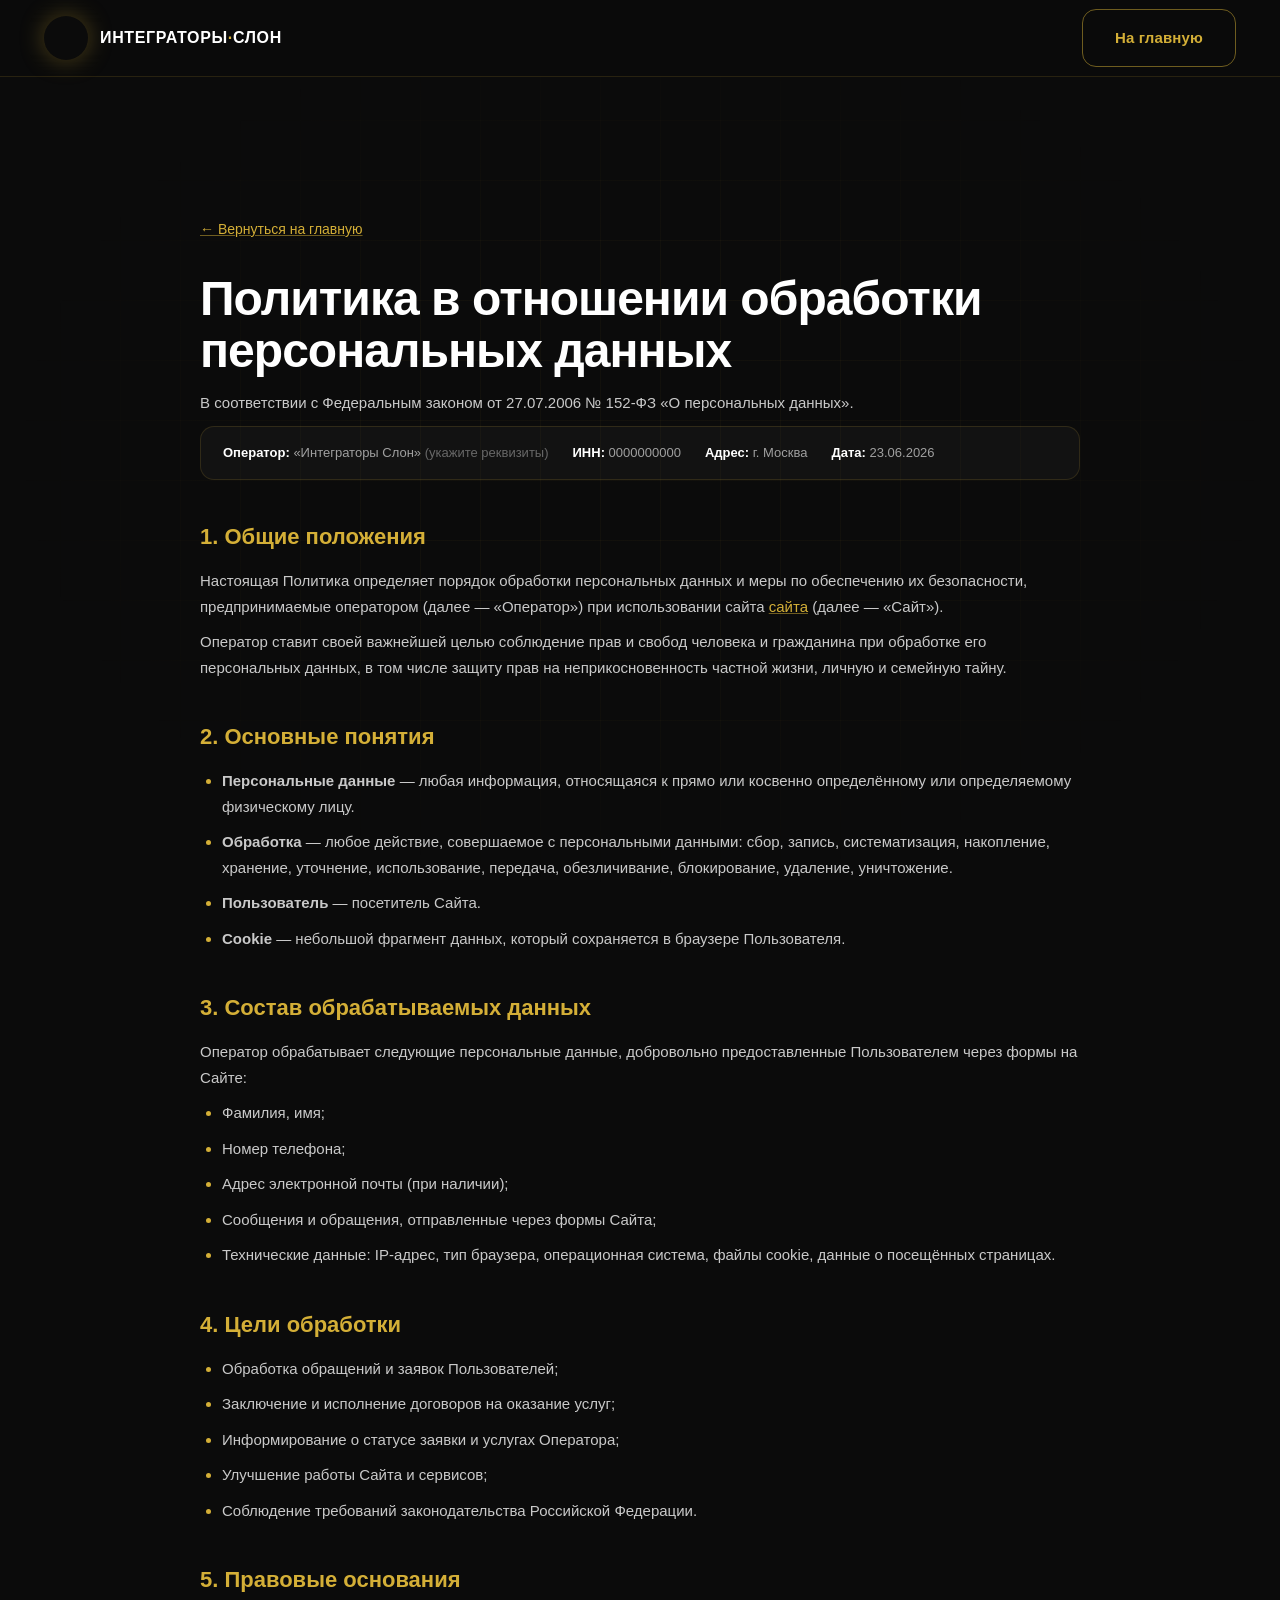
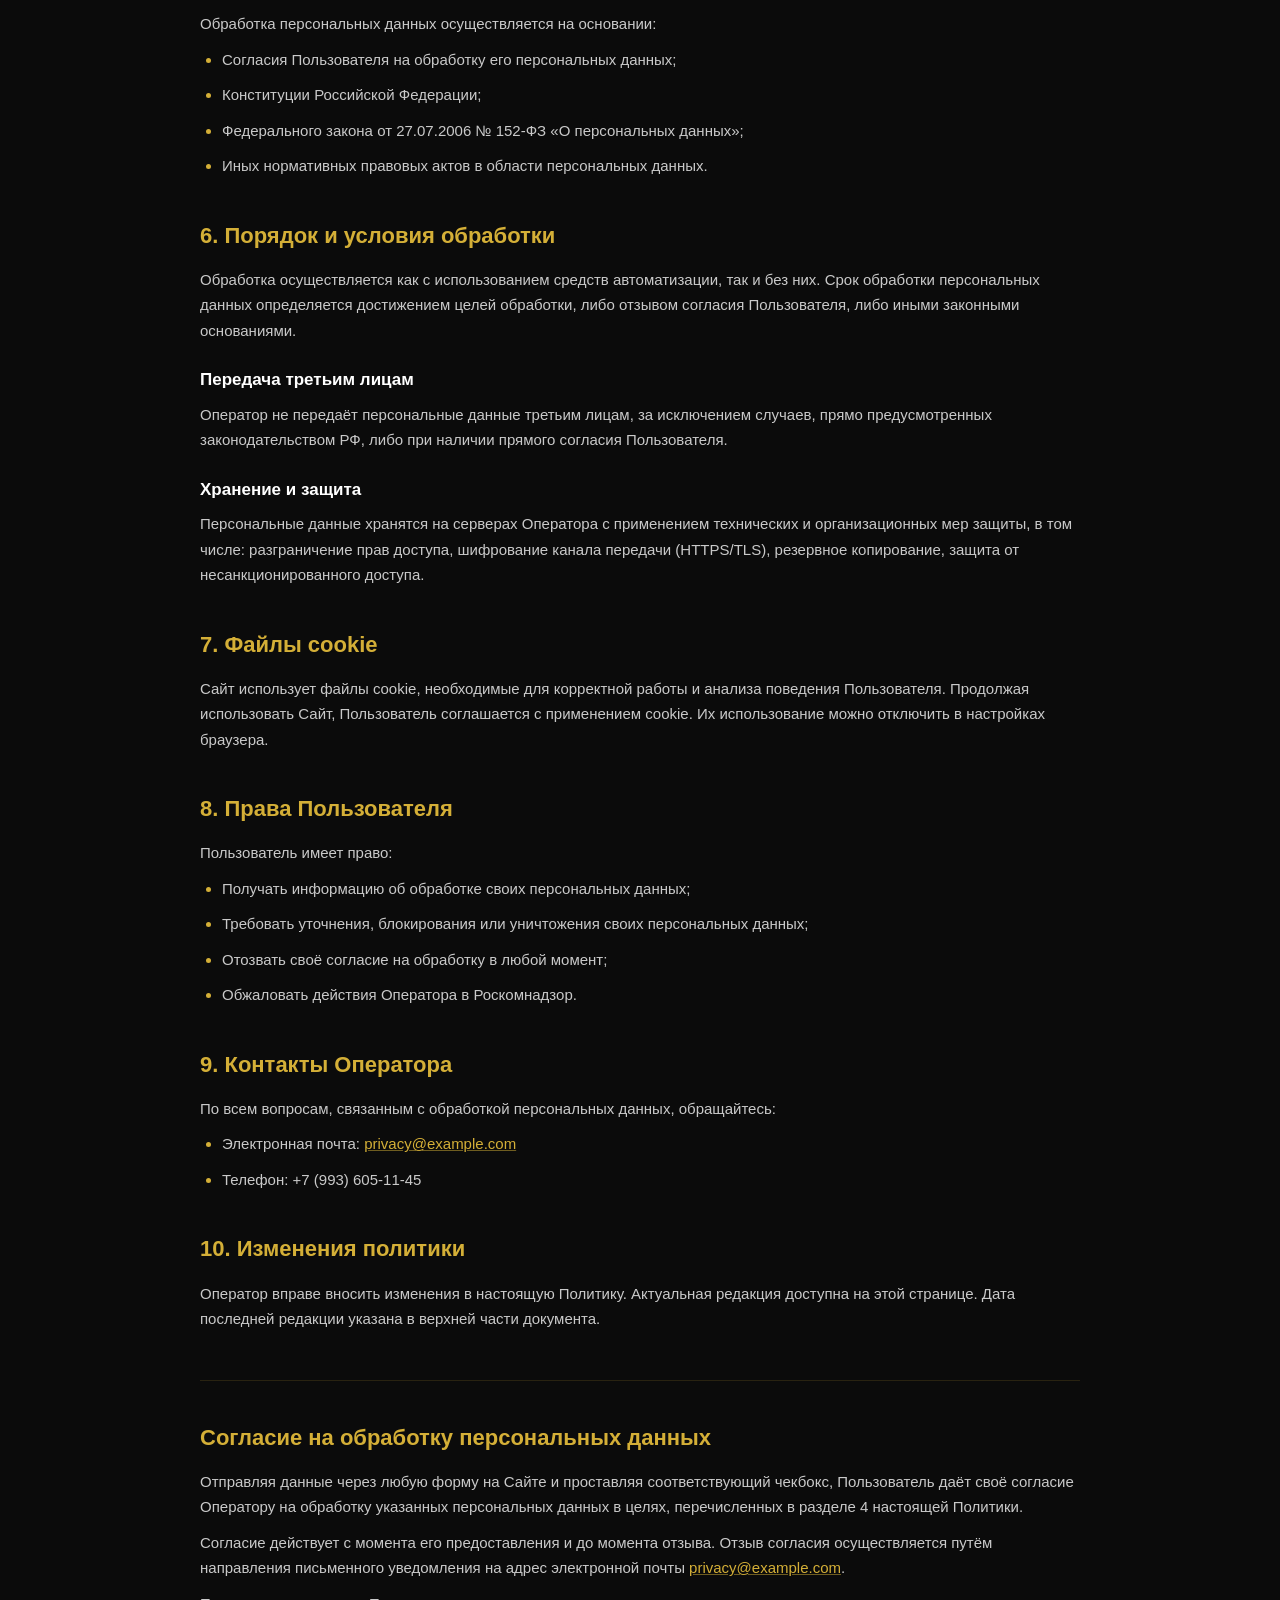
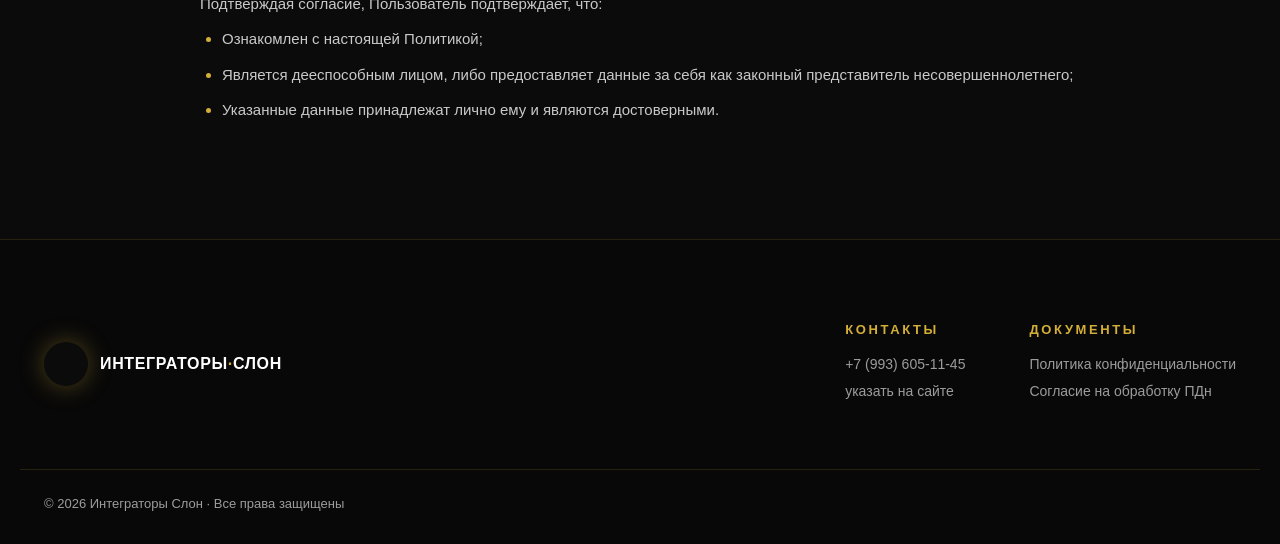
==== commit 5ccc7959: "Add files via upload" ====
--- a/privacy.html
+++ b/privacy.html
@@ -10,7 +10,7 @@
   <link rel="preconnect" href="https://fonts.googleapis.com">
   <link rel="preconnect" href="https://fonts.gstatic.com" crossorigin>
   <link href="https://fonts.googleapis.com/css2?family=Inter:wght@300;400;500;600;700;800&family=Space+Grotesk:wght@500;600;700&display=swap" rel="stylesheet">
-  <link rel="stylesheet" href="styles.css">
+  <link rel="stylesheet" href="styles.css?v=2">
   <style>
     body { cursor: auto; }
     .cursor, .bg-mesh, #particles, .chat-fab, .back-top, .scroll-progress { display: none !important; }
@@ -42,7 +42,7 @@
   <header class="header">
     <div class="container header__inner">
       <a href="index.html" class="logo" aria-label="Интеграторы Слон — на главную">
-        <img class="logo__mark" src="logo.jpg" alt="" width="48" height="48" decoding="async">
+        <span class="logo__mark" aria-hidden="true"></span>
         <span class="logo__text">ИНТЕГРАТОРЫ<span class="logo__dot">·</span>СЛОН</span>
       </a>
       <a href="index.html" class="btn btn--ghost">На главную</a>
@@ -153,7 +153,7 @@
   <footer class="footer">
     <div class="container footer__inner">
       <div class="footer__brand">
-        <img class="logo__mark" src="logo.jpg" alt="" width="48" height="48" decoding="async">
+        <span class="logo__mark" aria-hidden="true"></span>
         <span>ИНТЕГРАТОРЫ<span class="logo__dot">·</span>СЛОН</span>
       </div>
       <div class="footer__cols">
--- a/styles.css
+++ b/styles.css
@@ -55,7 +55,7 @@
 .preloader.hidden { opacity: 0; visibility: hidden; pointer-events: none; }
 .preloader__logo {
   width: 84px; height: 84px; border-radius: 50%;
-  background: #0b0b0b url('logo.jpg') center/cover no-repeat;
+  background: #0b0b0b url('logo.jpg?v=2') center/cover no-repeat;
   box-shadow: 0 0 50px rgba(212,175,55,.5);
   animation: bounce 1.2s ease-in-out infinite;
 }
@@ -143,12 +143,10 @@
 }
 .logo { display: flex; align-items: center; gap: 12px; font-weight: 800; letter-spacing: .04em; font-family: var(--display); min-width: 0; }
 .logo__mark {
-  width: 48px; height: 48px; border-radius: 50%;
-  object-fit: cover; object-position: center;
-  background: #0b0b0b;
+  width: 44px; height: 44px; border-radius: 50%;
+  background: #0b0b0b url('logo.jpg?v=2') center/cover no-repeat;
   box-shadow: 0 0 24px rgba(212,175,55,.35);
   flex-shrink: 0;
-  image-rendering: -webkit-optimize-contrast;
   display: block;
 }
 .logo__text { font-size: 16px; white-space: nowrap; overflow: hidden; text-overflow: ellipsis; }
